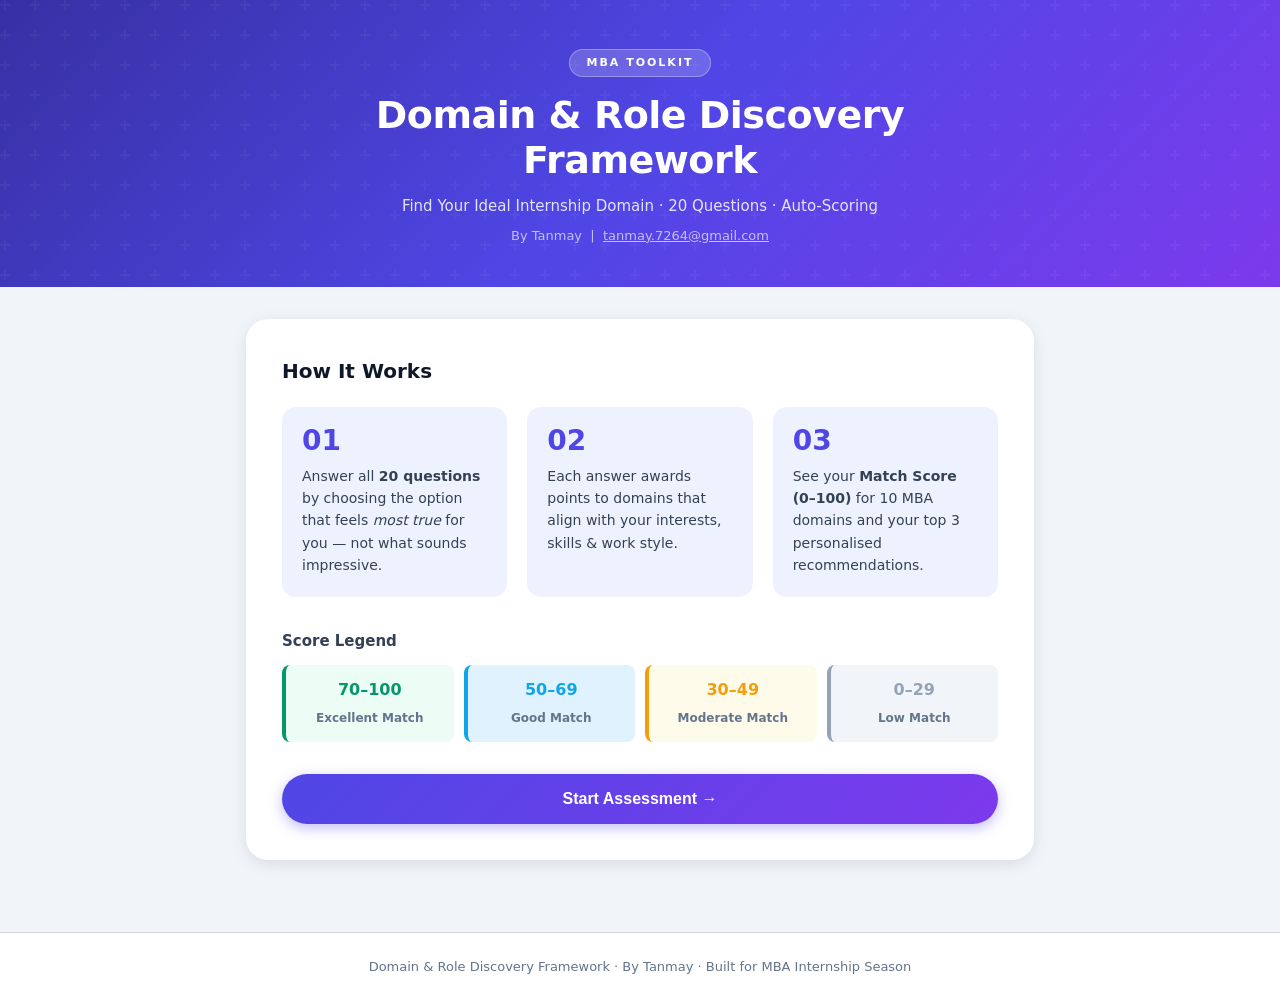
==== index.html @ 845d0011 "Initial release: MBA Domain & Role Discovery Tool - 20-question quiz with auto-scoring across 10 MBA" ====
<!DOCTYPE html>
<html lang="en">
<head>
  <meta charset="UTF-8">
  <meta name="viewport" content="width=device-width, initial-scale=1.0">
  <title>MBA Domain & Role Discovery Tool | By Tanmay</title>
  <link rel="stylesheet" href="style.css">
</head>
<body>

  <!-- HEADER -->
  <header class="header">
    <div class="header-inner">
      <div class="header-badge">MBA TOOLKIT</div>
      <h1 class="header-title">Domain &amp; Role Discovery Framework</h1>
      <p class="header-sub">Find Your Ideal Internship Domain · 20 Questions · Auto-Scoring</p>
      <p class="header-credit">By Tanmay &nbsp;|&nbsp; <a href="mailto:tanmay.7264@gmail.com">tanmay.7264@gmail.com</a></p>
    </div>
  </header>

  <!-- APP CONTAINER -->
  <main id="app">

    <!-- ═══════════════════════════════ WELCOME SCREEN ═══════════════════════════════ -->
    <section id="screen-welcome" class="screen active">
      <div class="card welcome-card">
        <h2 class="section-title">How It Works</h2>
        <div class="how-grid">
          <div class="how-step">
            <span class="how-num">01</span>
            <p>Answer all <strong>20 questions</strong> by choosing the option that feels <em>most true</em> for you — not what sounds impressive.</p>
          </div>
          <div class="how-step">
            <span class="how-num">02</span>
            <p>Each answer awards points to domains that align with your interests, skills &amp; work style.</p>
          </div>
          <div class="how-step">
            <span class="how-num">03</span>
            <p>See your <strong>Match Score (0–100)</strong> for 10 MBA domains and your top 3 personalised recommendations.</p>
          </div>
        </div>

        <h3 class="legend-title">Score Legend</h3>
        <div class="legend-grid">
          <div class="legend-item excellent"><span class="legend-range">70–100</span><span class="legend-label">Excellent Match</span></div>
          <div class="legend-item good"><span class="legend-range">50–69</span><span class="legend-label">Good Match</span></div>
          <div class="legend-item moderate"><span class="legend-range">30–49</span><span class="legend-label">Moderate Match</span></div>
          <div class="legend-item low"><span class="legend-range">0–29</span><span class="legend-label">Low Match</span></div>
        </div>

        <button class="btn-primary btn-large" onclick="App.showForm()">Start Assessment →</button>
      </div>
    </section>

    <!-- ═══════════════════════════════ USER FORM SCREEN ═══════════════════════════════ -->
    <section id="screen-userform" class="screen">
      <div class="card form-card">
        <h2 class="section-title">Tell Us About You</h2>
        <p class="form-subtitle">Quick details before we begin — takes 30 seconds.</p>

        <div class="form-grid">
          <div class="form-group">
            <label class="form-label" for="f-name">Full Name <span class="form-required">*</span></label>
            <input class="form-input" id="f-name" type="text" placeholder="e.g. Rahul Sharma" autocomplete="name">
          </div>
          <div class="form-group">
            <label class="form-label" for="f-email">Email Address <span class="form-required">*</span></label>
            <input class="form-input" id="f-email" type="email" placeholder="you@example.com" autocomplete="email">
          </div>
          <div class="form-group">
            <label class="form-label" for="f-contact">Contact Number <span class="form-required">*</span></label>
            <input class="form-input" id="f-contact" type="tel" placeholder="e.g. +91 98765 43210" autocomplete="tel">
          </div>
          <div class="form-group">
            <label class="form-label" for="f-course">Course <span class="form-required">*</span></label>
            <input class="form-input" id="f-course" type="text" placeholder="e.g. MBA, PGDM, MMS">
          </div>
          <div class="form-group form-group-full">
            <label class="form-label" for="f-spec">Specialisation <span class="form-required">*</span></label>
            <input class="form-input" id="f-spec" type="text" placeholder="e.g. Finance, Marketing, General Management">
          </div>
        </div>

        <div id="form-error" class="form-error" style="display:none;"></div>
        <button class="btn-primary btn-large" onclick="App.submitUserForm()">Start Assessment →</button>
      </div>
    </section>

    <!-- ═══════════════════════════════ QUIZ SCREEN ═══════════════════════════════ -->
    <section id="screen-quiz" class="screen">
      <!-- Progress -->
      <div class="progress-wrapper">
        <div class="progress-meta">
          <span id="part-label" class="part-label">Part 1: What Energizes You?</span>
          <span id="q-counter" class="q-counter">1 / 20</span>
        </div>
        <div class="progress-track">
          <div id="progress-fill" class="progress-fill" style="width:5%"></div>
        </div>
      </div>

      <!-- Question Card -->
      <div class="card question-card">
        <div class="q-number" id="q-number">Q1</div>
        <h2 class="q-text" id="q-text">Loading…</h2>
        <div class="options-grid" id="options-grid">
          <!-- injected by JS -->
        </div>
      </div>

      <!-- Navigation -->
      <div class="nav-row">
        <button class="btn-secondary" id="btn-prev" onclick="App.prevQ()" disabled>← Previous</button>
        <div class="nav-dots" id="nav-dots"></div>
        <button class="btn-primary" id="btn-next" onclick="App.nextQ()">Next →</button>
      </div>
    </section>

    <!-- ═══════════════════════════════ RESULTS SCREEN ═══════════════════════════════ -->
    <section id="screen-results" class="screen">

      <!-- Save status banner (shown after submission) -->
      <div id="submit-banner" class="submit-banner" style="display:none;"></div>

      <!-- Top 3 Podium -->
      <div class="card podium-card">
        <h2 class="section-title">Your Top 3 Domain Recommendations</h2>
        <p class="podium-note">Based on your answers, here are your strongest fits:</p>
        <div class="podium-grid" id="podium-grid">
          <!-- injected by JS -->
        </div>
      </div>

      <!-- All Scores Dashboard -->
      <div class="card scores-card">
        <h2 class="section-title">Full Match Score Dashboard</h2>
        <div class="scores-list" id="scores-list">
          <!-- injected by JS -->
        </div>
      </div>

      <!-- Domain Details for Top 3 -->
      <div id="domain-details">
        <!-- injected by JS -->
      </div>

      <!-- Next Steps -->
      <div class="card nextsteps-card">
        <h2 class="section-title">What To Do Next</h2>
        <ol class="next-steps-list">
          <li>Focus on your <strong>top 2–3 domains</strong> — don't spread yourself thin across everything.</li>
          <li>Explore the detailed role cards above for your top domains and identify specific sub-roles.</li>
          <li>Build the <strong>Critical Skills</strong> listed for those roles (start with Priority 1–2 skills).</li>
          <li>Use the Company Database to create a <strong>target list of 20–30 companies</strong> in your domains.</li>
          <li>Start cold outreach: aim for <strong>50+ personalised emails per week</strong>.</li>
        </ol>
        <p class="nextsteps-note">This shows your <em>natural fit</em>, not your ceiling. You can succeed anywhere with effort — but you'll go further, faster in domains where you have natural advantages.</p>
        <button class="btn-secondary" onclick="App.restart()">← Retake Assessment</button>
      </div>

    </section>

  </main>

  <footer class="footer">
    <p>Domain &amp; Role Discovery Framework · By Tanmay · Built for MBA Internship Season</p>
  </footer>

  <script src="app.js"></script>
</body>
</html>
---- style.css ----
/* ─── Reset & Base ─── */
*, *::before, *::after { box-sizing: border-box; margin: 0; padding: 0; }

:root {
  --indigo:    #4F46E5;
  --indigo-dk: #3730A3;
  --indigo-lt: #EEF2FF;
  --purple:    #7C3AED;
  --teal:      #0D9488;
  --amber:     #D97706;
  --rose:      #E11D48;
  --slate-900: #0F172A;
  --slate-700: #334155;
  --slate-500: #64748B;
  --slate-300: #CBD5E1;
  --slate-100: #F1F5F9;
  --white:     #FFFFFF;

  --excellent: #059669;
  --good:      #0EA5E9;
  --moderate:  #F59E0B;
  --low:       #94A3B8;

  --radius-sm: 8px;
  --radius-md: 14px;
  --radius-lg: 22px;
  --shadow-sm: 0 1px 3px rgba(0,0,0,.08), 0 1px 2px rgba(0,0,0,.06);
  --shadow-md: 0 4px 16px rgba(0,0,0,.10);
  --shadow-lg: 0 12px 40px rgba(0,0,0,.14);
  --font: 'Segoe UI', system-ui, -apple-system, sans-serif;
}

html { scroll-behavior: smooth; }

body {
  font-family: var(--font);
  background: var(--slate-100);
  color: var(--slate-700);
  line-height: 1.6;
  min-height: 100vh;
}

/* ─── Header ─── */
.header {
  background: linear-gradient(135deg, var(--indigo-dk) 0%, var(--indigo) 50%, var(--purple) 100%);
  color: var(--white);
  padding: 48px 20px 40px;
  text-align: center;
  position: relative;
  overflow: hidden;
}
.header::before {
  content: '';
  position: absolute;
  inset: 0;
  background: url("data:image/svg+xml,%3Csvg width='60' height='60' viewBox='0 0 60 60' xmlns='http://www.w3.org/2000/svg'%3E%3Cg fill='none' fill-rule='evenodd'%3E%3Cg fill='%23ffffff' fill-opacity='0.04'%3E%3Cpath d='M36 34v-4h-2v4h-4v2h4v4h2v-4h4v-2h-4zm0-30V0h-2v4h-4v2h4v4h2V6h4V4h-4zM6 34v-4H4v4H0v2h4v4h2v-4h4v-2H6zM6 4V0H4v4H0v2h4v4h2V6h4V4H6z'/%3E%3C/g%3E%3C/g%3E%3C/svg%3E");
  pointer-events: none;
}
.header-inner { position: relative; max-width: 700px; margin: 0 auto; }
.header-badge {
  display: inline-block;
  background: rgba(255,255,255,0.18);
  border: 1px solid rgba(255,255,255,0.3);
  border-radius: 50px;
  padding: 4px 16px;
  font-size: 11px;
  font-weight: 700;
  letter-spacing: 2px;
  text-transform: uppercase;
  margin-bottom: 16px;
}
.header-title {
  font-size: clamp(24px, 5vw, 38px);
  font-weight: 800;
  letter-spacing: -0.5px;
  line-height: 1.2;
  margin-bottom: 10px;
}
.header-sub {
  font-size: 15px;
  opacity: 0.85;
  margin-bottom: 8px;
}
.header-credit { font-size: 13px; opacity: 0.65; }
.header-credit a { color: inherit; }

/* ─── Main & Screens ─── */
#app { max-width: 820px; margin: 0 auto; padding: 32px 16px 48px; }

.screen { display: none; }
.screen.active { display: block; }

/* ─── Cards ─── */
.card {
  background: var(--white);
  border-radius: var(--radius-lg);
  padding: 36px;
  margin-bottom: 24px;
  box-shadow: var(--shadow-md);
}
@media (max-width: 480px) { .card { padding: 24px 20px; } }

.section-title {
  font-size: 20px;
  font-weight: 700;
  color: var(--slate-900);
  margin-bottom: 20px;
}

/* ─── Welcome Screen ─── */
.how-grid {
  display: grid;
  grid-template-columns: repeat(auto-fit, minmax(200px, 1fr));
  gap: 20px;
  margin-bottom: 32px;
}
.how-step {
  background: var(--indigo-lt);
  border-radius: var(--radius-md);
  padding: 20px;
}
.how-num {
  display: block;
  font-size: 28px;
  font-weight: 900;
  color: var(--indigo);
  line-height: 1;
  margin-bottom: 10px;
}
.how-step p { font-size: 14px; color: var(--slate-700); }

.legend-title {
  font-size: 15px;
  font-weight: 600;
  color: var(--slate-700);
  margin-bottom: 12px;
}
.legend-grid {
  display: grid;
  grid-template-columns: repeat(2, 1fr);
  gap: 10px;
  margin-bottom: 28px;
}
@media (min-width: 500px) { .legend-grid { grid-template-columns: repeat(4, 1fr); } }
.legend-item {
  border-radius: var(--radius-sm);
  padding: 12px;
  text-align: center;
  border-left: 4px solid;
}
.legend-item.excellent { background: #ECFDF5; border-color: var(--excellent); }
.legend-item.good      { background: #E0F2FE; border-color: var(--good); }
.legend-item.moderate  { background: #FFFBEB; border-color: var(--moderate); }
.legend-item.low       { background: var(--slate-100); border-color: var(--low); }
.legend-range { display: block; font-size: 16px; font-weight: 800; margin-bottom: 2px; }
.legend-item.excellent .legend-range { color: var(--excellent); }
.legend-item.good      .legend-range { color: var(--good); }
.legend-item.moderate  .legend-range { color: var(--moderate); }
.legend-item.low       .legend-range { color: var(--low); }
.legend-label { font-size: 12px; color: var(--slate-500); font-weight: 600; }

/* ─── Buttons ─── */
.btn-primary {
  display: inline-flex;
  align-items: center;
  justify-content: center;
  background: linear-gradient(135deg, var(--indigo), var(--purple));
  color: var(--white);
  border: none;
  border-radius: 50px;
  padding: 14px 32px;
  font-size: 15px;
  font-weight: 700;
  cursor: pointer;
  transition: opacity .2s, transform .15s, box-shadow .2s;
  box-shadow: 0 4px 14px rgba(79,70,229,.35);
  text-decoration: none;
}
.btn-primary:hover { opacity: 0.92; transform: translateY(-1px); box-shadow: 0 6px 20px rgba(79,70,229,.4); }
.btn-primary:active { transform: translateY(0); }
.btn-primary:disabled { opacity: 0.45; cursor: not-allowed; transform: none; }

.btn-secondary {
  display: inline-flex;
  align-items: center;
  justify-content: center;
  background: var(--white);
  color: var(--indigo);
  border: 2px solid var(--indigo);
  border-radius: 50px;
  padding: 12px 28px;
  font-size: 15px;
  font-weight: 700;
  cursor: pointer;
  transition: background .2s, color .2s;
}
.btn-secondary:hover { background: var(--indigo-lt); }
.btn-secondary:disabled { opacity: 0.4; cursor: not-allowed; }

.btn-large { padding: 16px 40px; font-size: 16px; width: 100%; margin-top: 4px; }

/* ─── Progress Bar ─── */
.progress-wrapper {
  margin-bottom: 20px;
}
.progress-meta {
  display: flex;
  justify-content: space-between;
  align-items: center;
  margin-bottom: 8px;
}
.part-label {
  font-size: 13px;
  font-weight: 700;
  color: var(--indigo);
  text-transform: uppercase;
  letter-spacing: 0.5px;
}
.q-counter {
  font-size: 13px;
  color: var(--slate-500);
  font-weight: 600;
}
.progress-track {
  height: 6px;
  background: var(--slate-300);
  border-radius: 99px;
  overflow: hidden;
}
.progress-fill {
  height: 100%;
  background: linear-gradient(90deg, var(--indigo), var(--purple));
  border-radius: 99px;
  transition: width 0.4s cubic-bezier(0.4, 0, 0.2, 1);
}

/* ─── Question Card ─── */
.question-card { padding: 36px; }

.q-number {
  font-size: 12px;
  font-weight: 800;
  color: var(--indigo);
  letter-spacing: 1px;
  text-transform: uppercase;
  margin-bottom: 10px;
}
.q-text {
  font-size: clamp(16px, 2.5vw, 20px);
  font-weight: 700;
  color: var(--slate-900);
  line-height: 1.4;
  margin-bottom: 28px;
}

.options-grid {
  display: grid;
  gap: 12px;
}

.option-btn {
  display: flex;
  align-items: flex-start;
  gap: 14px;
  background: var(--slate-100);
  border: 2px solid transparent;
  border-radius: var(--radius-md);
  padding: 16px 20px;
  cursor: pointer;
  text-align: left;
  width: 100%;
  font-family: var(--font);
  transition: border-color .2s, background .2s, transform .15s;
  line-height: 1.5;
}
.option-btn:hover {
  border-color: var(--indigo);
  background: var(--indigo-lt);
  transform: translateX(3px);
}
.option-btn.selected {
  border-color: var(--indigo);
  background: var(--indigo-lt);
  box-shadow: 0 0 0 3px rgba(79,70,229,.15);
}
.option-letter {
  display: inline-flex;
  align-items: center;
  justify-content: center;
  width: 30px;
  height: 30px;
  min-width: 30px;
  border-radius: 50%;
  background: var(--white);
  border: 2px solid var(--slate-300);
  font-size: 13px;
  font-weight: 800;
  color: var(--slate-500);
  transition: background .2s, color .2s, border-color .2s;
}
.option-btn.selected .option-letter,
.option-btn:hover .option-letter {
  background: var(--indigo);
  border-color: var(--indigo);
  color: var(--white);
}
.option-text {
  font-size: 15px;
  color: var(--slate-700);
  padding-top: 3px;
}
.option-btn.selected .option-text { color: var(--slate-900); font-weight: 600; }

/* ─── Nav Row ─── */
.nav-row {
  display: flex;
  align-items: center;
  justify-content: space-between;
  gap: 12px;
  margin-top: 8px;
}
.nav-dots {
  display: flex;
  gap: 5px;
  flex-wrap: wrap;
  justify-content: center;
  max-width: 260px;
}
.nav-dot {
  width: 8px;
  height: 8px;
  border-radius: 50%;
  background: var(--slate-300);
  cursor: pointer;
  transition: background .2s, transform .2s;
}
.nav-dot.answered { background: var(--indigo); }
.nav-dot.current { background: var(--purple); transform: scale(1.35); }
.nav-dot:hover { transform: scale(1.3); }

/* ─── Podium (Top 3) ─── */
.podium-note { color: var(--slate-500); font-size: 14px; margin-bottom: 24px; margin-top: -12px; }
.podium-grid {
  display: grid;
  grid-template-columns: repeat(auto-fit, minmax(200px, 1fr));
  gap: 16px;
}
.podium-item {
  border-radius: var(--radius-md);
  padding: 24px 20px;
  text-align: center;
  border: 2px solid transparent;
  position: relative;
  overflow: hidden;
}
.podium-item.rank-1 {
  background: linear-gradient(135deg, #FFFBEB, #FEF3C7);
  border-color: #F59E0B;
}
.podium-item.rank-2 {
  background: linear-gradient(135deg, #F1F5F9, #E2E8F0);
  border-color: #94A3B8;
}
.podium-item.rank-3 {
  background: linear-gradient(135deg, #FFF7ED, #FFEDD5);
  border-color: #FB923C;
}
.podium-medal { font-size: 32px; margin-bottom: 8px; display: block; }
.podium-rank-label {
  font-size: 10px;
  font-weight: 800;
  letter-spacing: 1.5px;
  text-transform: uppercase;
  color: var(--slate-500);
  margin-bottom: 8px;
}
.podium-domain {
  font-size: 17px;
  font-weight: 800;
  color: var(--slate-900);
  margin-bottom: 10px;
  line-height: 1.3;
}
.podium-score-badge {
  display: inline-block;
  padding: 6px 16px;
  border-radius: 50px;
  font-size: 18px;
  font-weight: 900;
}
.podium-item.rank-1 .podium-score-badge { background: #F59E0B; color: #fff; }
.podium-item.rank-2 .podium-score-badge { background: #94A3B8; color: #fff; }
.podium-item.rank-3 .podium-score-badge { background: #FB923C; color: #fff; }
.podium-match-label {
  font-size: 12px;
  font-weight: 600;
  color: var(--slate-500);
  margin-top: 6px;
}

/* ─── Scores List ─── */
.scores-list { display: flex; flex-direction: column; gap: 14px; }
.score-row { display: flex; align-items: center; gap: 14px; }
.score-domain {
  width: 175px;
  min-width: 175px;
  font-size: 13px;
  font-weight: 600;
  color: var(--slate-700);
}
@media (max-width: 480px) {
  .score-domain { width: 120px; min-width: 120px; font-size: 12px; }
}
.score-bar-wrap {
  flex: 1;
  height: 18px;
  background: var(--slate-100);
  border-radius: 99px;
  overflow: hidden;
}
.score-bar {
  height: 100%;
  border-radius: 99px;
  width: 0;
  transition: width 1s cubic-bezier(0.4, 0, 0.2, 1);
}
.score-bar.excellent { background: linear-gradient(90deg, #059669, #34D399); }
.score-bar.good      { background: linear-gradient(90deg, #0284C7, #38BDF8); }
.score-bar.moderate  { background: linear-gradient(90deg, #D97706, #FCD34D); }
.score-bar.low       { background: linear-gradient(90deg, #94A3B8, #CBD5E1); }

.score-value {
  width: 70px;
  text-align: right;
  font-size: 13px;
  font-weight: 700;
}
.score-value .sv-num { color: var(--slate-900); }
.score-rating {
  font-size: 11px;
  font-weight: 700;
  padding: 2px 8px;
  border-radius: 50px;
}
.score-rating.excellent { background: #ECFDF5; color: var(--excellent); }
.score-rating.good      { background: #E0F2FE; color: var(--good); }
.score-rating.moderate  { background: #FFFBEB; color: var(--moderate); }
.score-rating.low       { background: var(--slate-100); color: var(--slate-500); }

/* ─── Domain Detail Cards ─── */
.domain-detail-card {
  background: var(--white);
  border-radius: var(--radius-lg);
  box-shadow: var(--shadow-md);
  margin-bottom: 24px;
  overflow: hidden;
}
.domain-detail-header {
  padding: 24px 36px;
  display: flex;
  align-items: center;
  gap: 16px;
  cursor: pointer;
  user-select: none;
}
.domain-detail-header:hover { opacity: 0.9; }
.domain-detail-rank {
  font-size: 26px;
  line-height: 1;
}
.domain-detail-title {
  flex: 1;
}
.domain-detail-name {
  font-size: 18px;
  font-weight: 800;
  color: var(--white);
  margin-bottom: 2px;
}
.domain-detail-meta {
  font-size: 13px;
  color: rgba(255,255,255,0.8);
}
.domain-detail-toggle {
  font-size: 20px;
  color: rgba(255,255,255,0.8);
  transition: transform .3s;
}
.domain-detail-card.open .domain-detail-toggle { transform: rotate(180deg); }

.domain-detail-body {
  padding: 0 36px 32px;
  display: none;
}
.domain-detail-card.open .domain-detail-body { display: block; }

.roles-grid {
  display: grid;
  gap: 16px;
  margin-top: 8px;
}
@media (min-width: 600px) { .roles-grid { grid-template-columns: repeat(2, 1fr); } }

.role-card {
  background: var(--slate-100);
  border-radius: var(--radius-md);
  padding: 18px;
  border-left: 4px solid var(--indigo);
}
.role-name { font-size: 14px; font-weight: 800; color: var(--slate-900); margin-bottom: 8px; }
.role-meta {
  display: flex;
  flex-wrap: wrap;
  gap: 6px;
  margin-bottom: 10px;
}
.role-tag {
  font-size: 11px;
  font-weight: 600;
  padding: 3px 10px;
  border-radius: 50px;
  background: var(--white);
  color: var(--slate-600);
  border: 1px solid var(--slate-300);
}
.role-tag.stipend { background: #ECFDF5; color: #065F46; border-color: #A7F3D0; }
.role-tag.hours   { background: #EFF6FF; color: #1E40AF; border-color: #BFDBFE; }
.role-tag.access  { background: #FFF7ED; color: #9A3412; border-color: #FED7AA; }

.role-about { font-size: 13px; color: var(--slate-600); line-height: 1.5; }

.skills-section { margin-top: 20px; }
.skills-title { font-size: 14px; font-weight: 700; color: var(--slate-700); margin-bottom: 10px; }
.skills-list { display: flex; flex-wrap: wrap; gap: 8px; }
.skill-chip {
  font-size: 12px;
  font-weight: 600;
  padding: 5px 12px;
  border-radius: 50px;
  background: var(--indigo-lt);
  color: var(--indigo-dk);
  border: 1px solid #C7D2FE;
}

.best-for-box {
  margin-top: 20px;
  background: linear-gradient(135deg, var(--indigo-lt), #F5F3FF);
  border-radius: var(--radius-md);
  padding: 16px 20px;
  border-left: 4px solid var(--indigo);
}
.best-for-label {
  font-size: 11px;
  font-weight: 800;
  text-transform: uppercase;
  letter-spacing: 1px;
  color: var(--indigo);
  margin-bottom: 6px;
}
.best-for-text { font-size: 14px; color: var(--slate-700); line-height: 1.5; }

/* ─── Next Steps ─── */
.next-steps-list {
  padding-left: 20px;
  margin-bottom: 18px;
}
.next-steps-list li { margin-bottom: 10px; font-size: 15px; color: var(--slate-700); }
.nextsteps-note {
  font-size: 13px;
  color: var(--slate-500);
  font-style: italic;
  margin-bottom: 20px;
  border-left: 3px solid var(--slate-300);
  padding-left: 14px;
  line-height: 1.6;
}

/* ─── Domain Header Colors ─── */
.dh-consulting   { background: linear-gradient(135deg, #1E3A5F, #2563EB); }
.dh-sales        { background: linear-gradient(135deg, #7C2D12, #EA580C); }
.dh-marketing    { background: linear-gradient(135deg, #701A75, #D946EF); }
.dh-content      { background: linear-gradient(135deg, #14532D, #16A34A); }
.dh-finance      { background: linear-gradient(135deg, #1C1917, #78350F); }
.dh-product      { background: linear-gradient(135deg, #0C4A6E, #0891B2); }
.dh-operations   { background: linear-gradient(135deg, #1E1B4B, #4338CA); }
.dh-founders     { background: linear-gradient(135deg, #4C1D95, #7C3AED); }
.dh-data         { background: linear-gradient(135deg, #042F2E, #0F766E); }
.dh-hr           { background: linear-gradient(135deg, #831843, #DB2777); }

/* ─── User Form Screen ─── */
.form-card { max-width: 600px; margin: 0 auto 24px; }
.form-subtitle {
  font-size: 15px;
  color: var(--slate-500);
  margin-bottom: 28px;
  margin-top: -8px;
}
.form-grid {
  display: grid;
  grid-template-columns: 1fr 1fr;
  gap: 18px;
  margin-bottom: 20px;
}
@media (max-width: 540px) { .form-grid { grid-template-columns: 1fr; } }

.form-group { display: flex; flex-direction: column; gap: 6px; }
.form-group-full { grid-column: 1 / -1; }

.form-label {
  font-size: 13px;
  font-weight: 700;
  color: var(--slate-700);
  letter-spacing: 0.2px;
}
.form-required { color: var(--rose); }

.form-input {
  font-family: var(--font);
  font-size: 15px;
  color: var(--slate-900);
  background: var(--slate-100);
  border: 2px solid var(--slate-300);
  border-radius: var(--radius-sm);
  padding: 12px 14px;
  transition: border-color .2s, box-shadow .2s, background .2s;
  outline: none;
  width: 100%;
}
.form-input::placeholder { color: var(--slate-500); }
.form-input:focus {
  border-color: var(--indigo);
  background: var(--white);
  box-shadow: 0 0 0 3px rgba(79,70,229,.12);
}
.form-input.input-error { border-color: var(--rose); }

.form-error {
  background: #FFF1F2;
  border: 1px solid #FECDD3;
  border-left: 4px solid var(--rose);
  border-radius: var(--radius-sm);
  padding: 12px 16px;
  font-size: 14px;
  color: #9F1239;
  margin-bottom: 16px;
}

/* ─── Submit Status Banner ─── */
.submit-banner {
  display: flex;
  align-items: center;
  gap: 10px;
  padding: 12px 20px;
  border-radius: var(--radius-sm);
  font-size: 14px;
  font-weight: 600;
  margin-bottom: 20px;
}
.submit-banner.sending  { background: #EFF6FF; color: #1E40AF; border: 1px solid #BFDBFE; }
.submit-banner.success  { background: #ECFDF5; color: #065F46; border: 1px solid #A7F3D0; }
.submit-banner.failed   { background: #FFF1F2; color: #9F1239; border: 1px solid #FECDD3; }

/* ─── Footer ─── */
.footer {
  text-align: center;
  padding: 24px 20px;
  font-size: 13px;
  color: var(--slate-500);
  border-top: 1px solid var(--slate-300);
  background: var(--white);
}

/* ─── Animations ─── */
@keyframes fadeIn {
  from { opacity: 0; transform: translateY(16px); }
  to   { opacity: 1; transform: translateY(0); }
}
.screen.active { animation: fadeIn 0.35s ease; }
.option-btn { animation: fadeIn 0.25s ease both; }
.option-btn:nth-child(1) { animation-delay: 0.05s; }
.option-btn:nth-child(2) { animation-delay: 0.10s; }
.option-btn:nth-child(3) { animation-delay: 0.15s; }
.option-btn:nth-child(4) { animation-delay: 0.20s; }
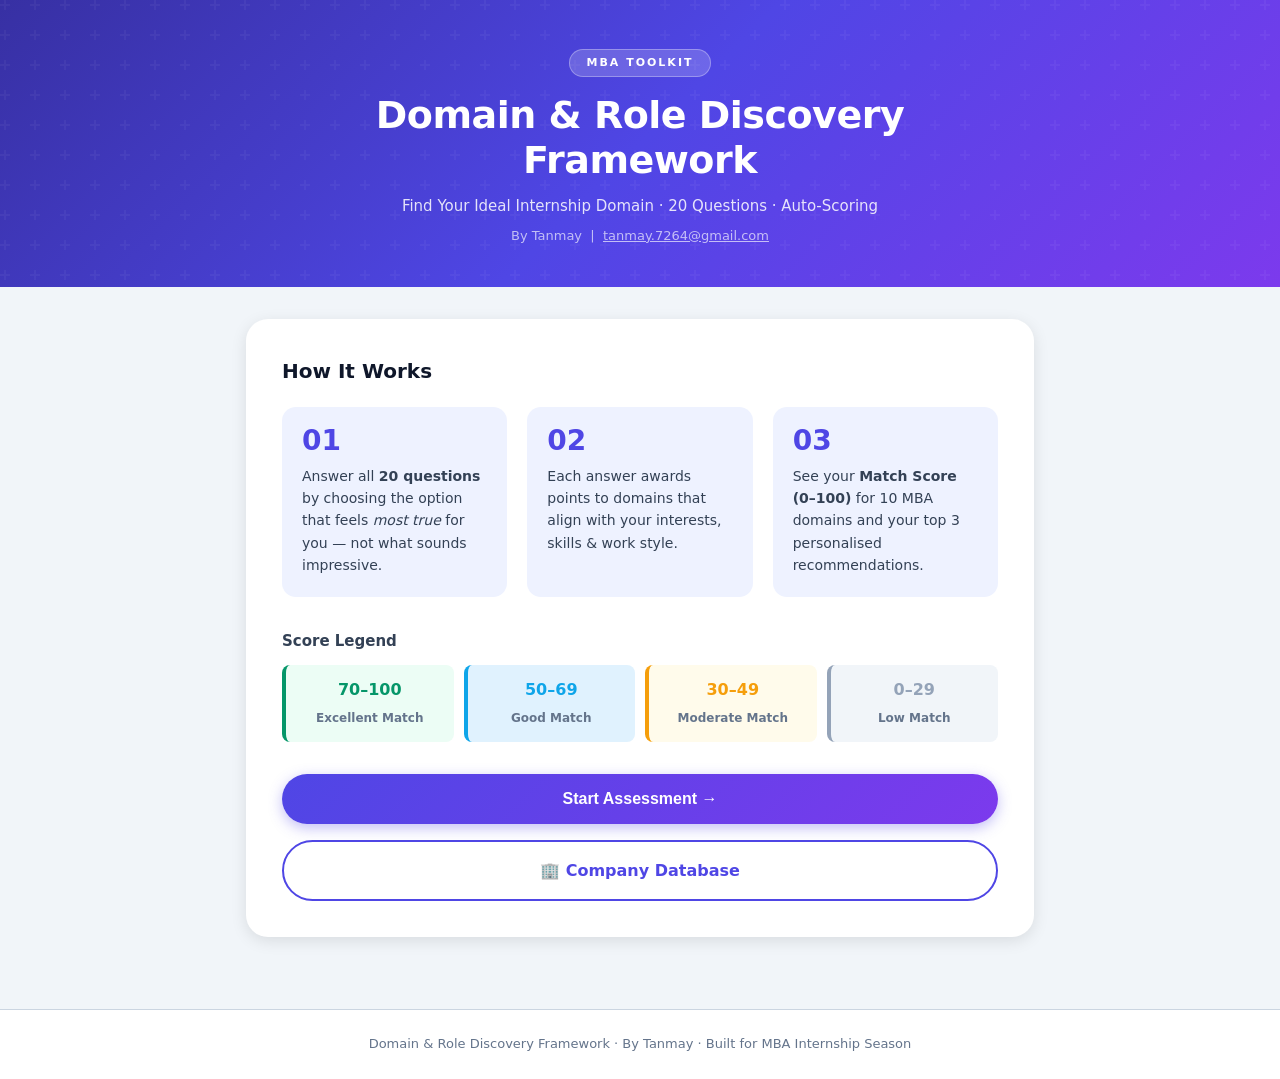
==== commit 8c37bc3e: "Add Company Database + AI Roles + Live Job Feed pages - New company-database.html with 200+ companie" ====
--- a/index.html
+++ b/index.html
@@ -48,7 +48,10 @@
           <div class="legend-item low"><span class="legend-range">0–29</span><span class="legend-label">Low Match</span></div>
         </div>
 
-        <button class="btn-primary btn-large" onclick="App.showForm()">Start Assessment →</button>
+        <div style="display:flex;gap:12px;flex-wrap:wrap;justify-content:center;margin-top:8px;">
+          <button class="btn-primary btn-large" onclick="App.showForm()">Start Assessment →</button>
+          <a class="btn-secondary btn-large" href="company-database.html" target="_blank" rel="noopener" style="text-decoration:none;display:inline-flex;align-items:center;">🏢 Company Database</a>
+        </div>
       </div>
     </section>
 
@@ -140,6 +143,9 @@
       </div>
 
       <!-- Domain Details for Top 3 -->
+      <div id="domain-tabs" class="domain-tabs" style="display:none;">
+        <!-- tab buttons injected by JS -->
+      </div>
       <div id="domain-details">
         <!-- injected by JS -->
       </div>
@@ -151,11 +157,15 @@
           <li>Focus on your <strong>top 2–3 domains</strong> — don't spread yourself thin across everything.</li>
           <li>Explore the detailed role cards above for your top domains and identify specific sub-roles.</li>
           <li>Build the <strong>Critical Skills</strong> listed for those roles (start with Priority 1–2 skills).</li>
-          <li>Use the Company Database to create a <strong>target list of 20–30 companies</strong> in your domains.</li>
+          <li>Use the <a href="company-database.html" target="_blank" style="color:var(--indigo);font-weight:700;">Company Database →</a> to build a target list of 20–30 companies across your domains.</li>
           <li>Start cold outreach: aim for <strong>50+ personalised emails per week</strong>.</li>
         </ol>
         <p class="nextsteps-note">This shows your <em>natural fit</em>, not your ceiling. You can succeed anywhere with effort — but you'll go further, faster in domains where you have natural advantages.</p>
-        <button class="btn-secondary" onclick="App.restart()">← Retake Assessment</button>
+        <div class="nextsteps-actions">
+          <a class="btn-primary" href="company-database.html" target="_blank" rel="noopener">🏢 Company Database →</a>
+          <a class="btn-primary" href="internship-strategy.html" target="_blank" rel="noopener">🚀 Job Hunting Strategy →</a>
+          <button class="btn-secondary" onclick="App.restart()">← Retake Assessment</button>
+        </div>
       </div>
 
     </section>
--- a/style.css
+++ b/style.css
@@ -660,7 +660,171 @@
 .submit-banner.success  { background: #ECFDF5; color: #065F46; border: 1px solid #A7F3D0; }
 .submit-banner.failed   { background: #FFF1F2; color: #9F1239; border: 1px solid #FECDD3; }
 
+/* ─── Role Detail Expanded Cards ─── */
+.roles-grid-full { display: flex; flex-direction: column; gap: 16px; margin-top: 8px; }
+
+.role-card {
+  background: var(--slate-100);
+  border-radius: var(--radius-md);
+  border-left: 4px solid var(--indigo);
+  overflow: hidden;
+}
+.role-card-header {
+  display: flex;
+  align-items: flex-start;
+  justify-content: space-between;
+  gap: 12px;
+  padding: 16px 18px;
+  cursor: pointer;
+  user-select: none;
+}
+.role-card-header:hover { background: #E8EDFF; }
+
+.role-toggle {
+  font-size: 12px;
+  font-weight: 700;
+  color: var(--indigo);
+  white-space: nowrap;
+  padding-top: 2px;
+  flex-shrink: 0;
+}
+
+.role-detail {
+  padding: 0 18px 20px;
+  border-top: 1px solid var(--slate-300);
+}
+
+.role-section { margin-top: 18px; }
+.role-section-title {
+  font-size: 13px;
+  font-weight: 800;
+  color: var(--slate-700);
+  text-transform: uppercase;
+  letter-spacing: 0.5px;
+  margin-bottom: 10px;
+}
+
+.role-bullets {
+  padding-left: 18px;
+  margin: 0;
+}
+.role-bullets li {
+  font-size: 13px;
+  color: var(--slate-700);
+  margin-bottom: 5px;
+  line-height: 1.5;
+}
+
+.role-skills-list {
+  padding-left: 18px;
+  margin: 0;
+}
+.role-skills-list li {
+  font-size: 13px;
+  color: var(--slate-700);
+  margin-bottom: 6px;
+  line-height: 1.5;
+}
+.skill-level {
+  display: inline-block;
+  font-size: 11px;
+  font-weight: 700;
+  padding: 1px 8px;
+  border-radius: 50px;
+  background: var(--white);
+  color: var(--indigo-dk);
+  border: 1px solid #C7D2FE;
+  margin-left: 6px;
+  vertical-align: middle;
+}
+
+.role-two-col {
+  display: grid;
+  grid-template-columns: 1fr 1fr;
+  gap: 16px;
+  margin-top: 18px;
+}
+@media (max-width: 580px) { .role-two-col { grid-template-columns: 1fr; } }
+
+.degree-primary {
+  font-size: 13px;
+  color: var(--slate-900);
+  margin-bottom: 8px;
+}
+.degree-secondary {
+  font-size: 13px;
+  color: var(--slate-600);
+  line-height: 1.6;
+  background: var(--white);
+  border-radius: var(--radius-sm);
+  padding: 10px 14px;
+  border-left: 3px solid var(--indigo);
+}
+
+.is-for-you-section { background: #ECFDF5; border-radius: var(--radius-sm); padding: 14px 16px; margin-top: 18px; }
+.is-for-you-section .role-section-title { color: #065F46; }
+.is-for-you-text { font-size: 13px; color: #065F46; line-height: 1.6; margin: 0; }
+
+/* Duration tag */
+.role-tag.duration { background: #F5F3FF; color: #5B21B6; border-color: #DDD6FE; }
+
 /* ─── Footer ─── */
+/* ─── Domain Tabs ─── */
+.domain-tabs {
+  display: flex;
+  gap: 12px;
+  margin: 0 0 16px 0;
+  flex-wrap: wrap;
+}
+.domain-tab-btn {
+  flex: 1;
+  min-width: 140px;
+  padding: 12px 16px;
+  border: 2px solid var(--slate-300);
+  border-radius: 12px;
+  background: var(--white);
+  cursor: pointer;
+  font-size: 13px;
+  font-weight: 600;
+  color: var(--slate-600);
+  text-align: center;
+  line-height: 1.4;
+  transition: all 0.2s;
+}
+.domain-tab-btn:hover {
+  border-color: var(--indigo);
+  color: var(--indigo);
+}
+.domain-tab-btn.active {
+  border-color: var(--indigo);
+  background: var(--indigo);
+  color: #fff;
+}
+.domain-tab-name {
+  font-size: 12px;
+  font-weight: 700;
+  display: block;
+  margin-top: 2px;
+  white-space: nowrap;
+  overflow: hidden;
+  text-overflow: ellipsis;
+}
+
+/* ─── Next Steps Actions ─── */
+.nextsteps-actions {
+  display: flex;
+  gap: 12px;
+  flex-wrap: wrap;
+  align-items: center;
+  margin-top: 20px;
+}
+.nextsteps-actions .btn-primary,
+.nextsteps-actions .btn-secondary {
+  text-decoration: none;
+  display: inline-flex;
+  align-items: center;
+}
+
 .footer {
   text-align: center;
   padding: 24px 20px;
